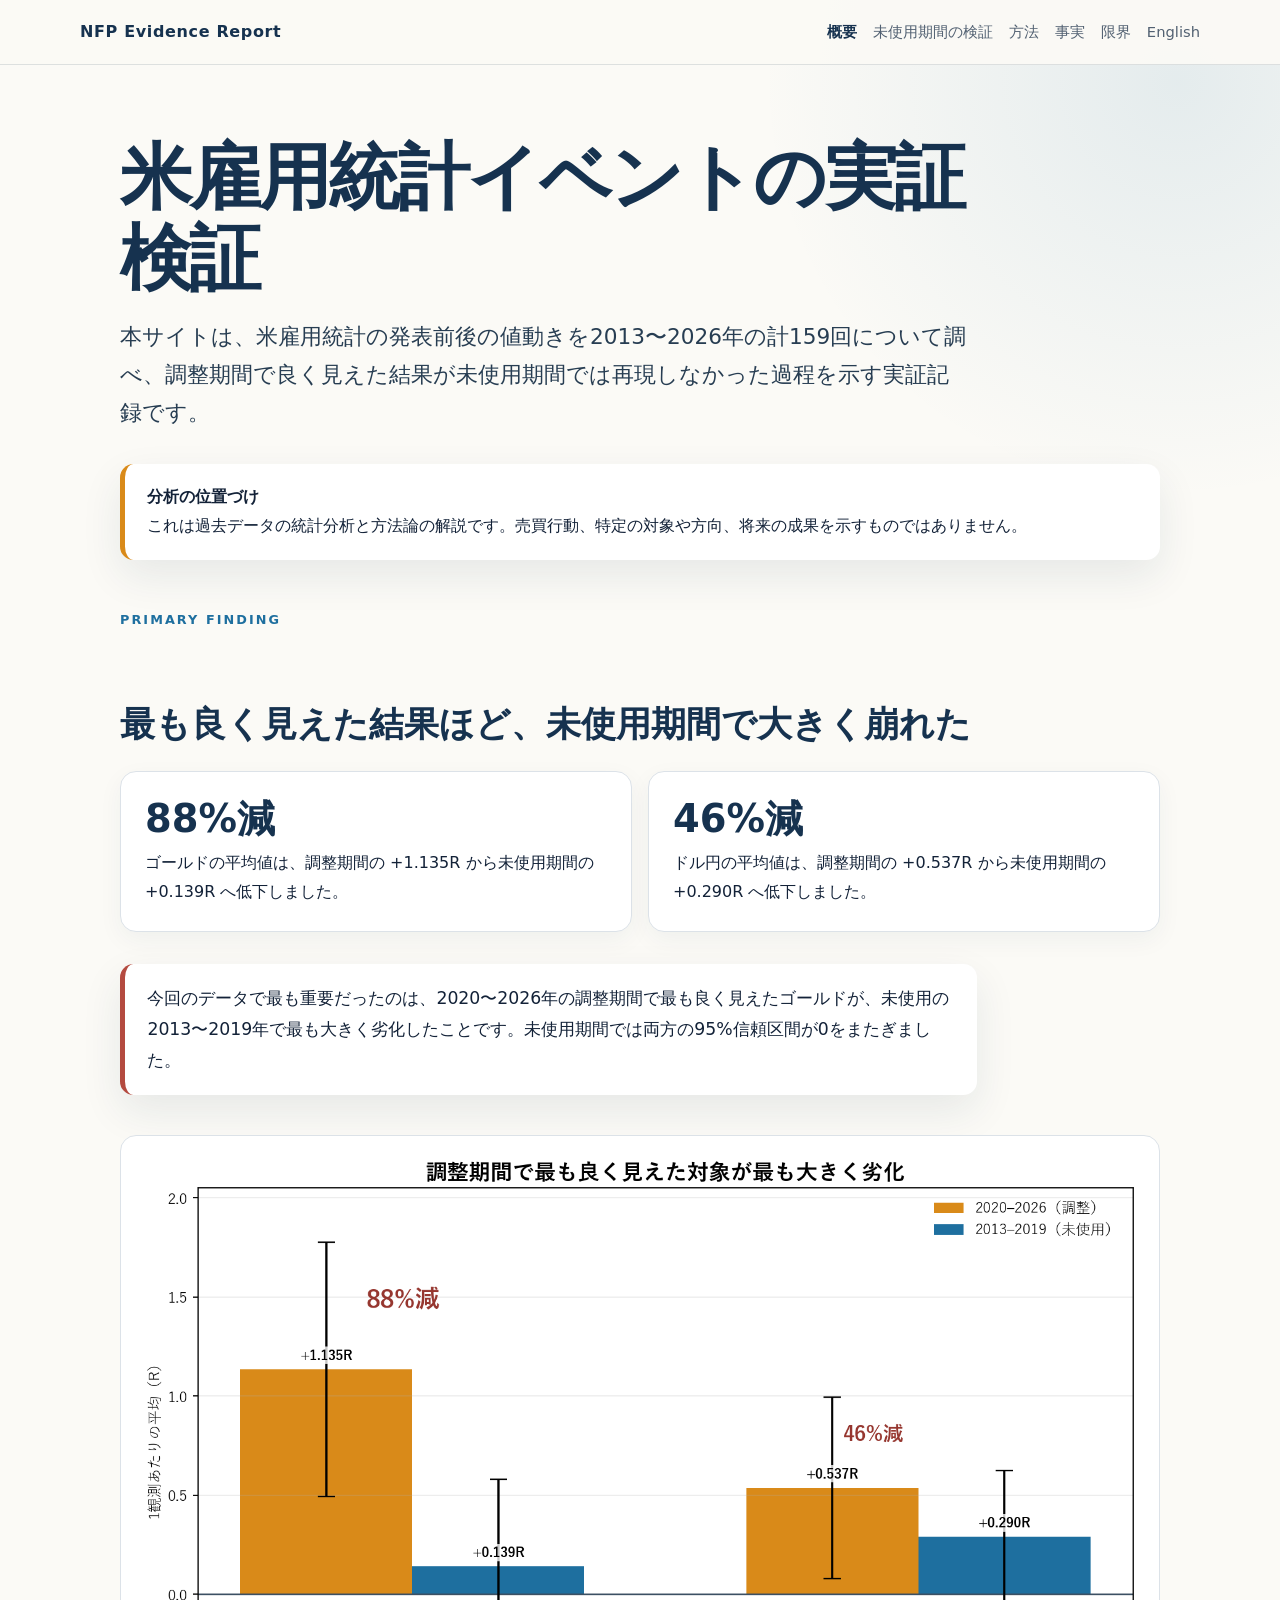
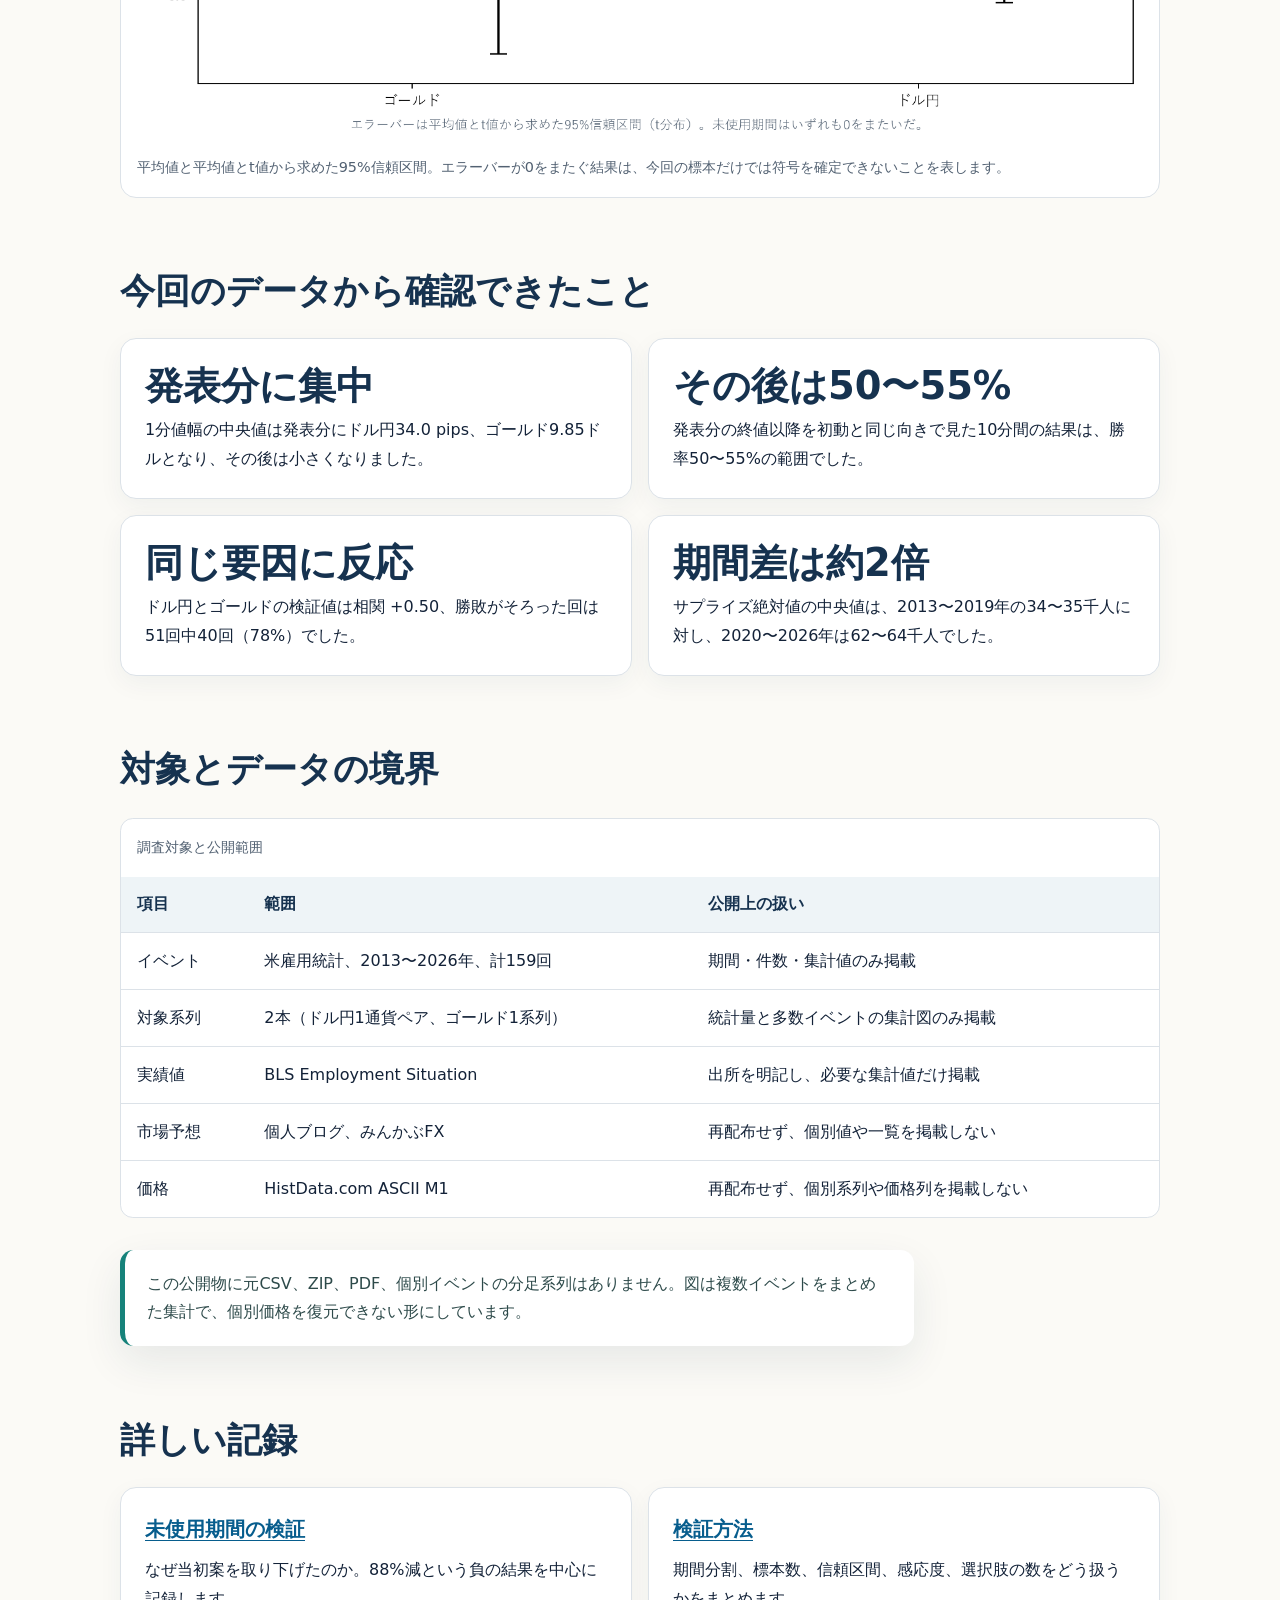
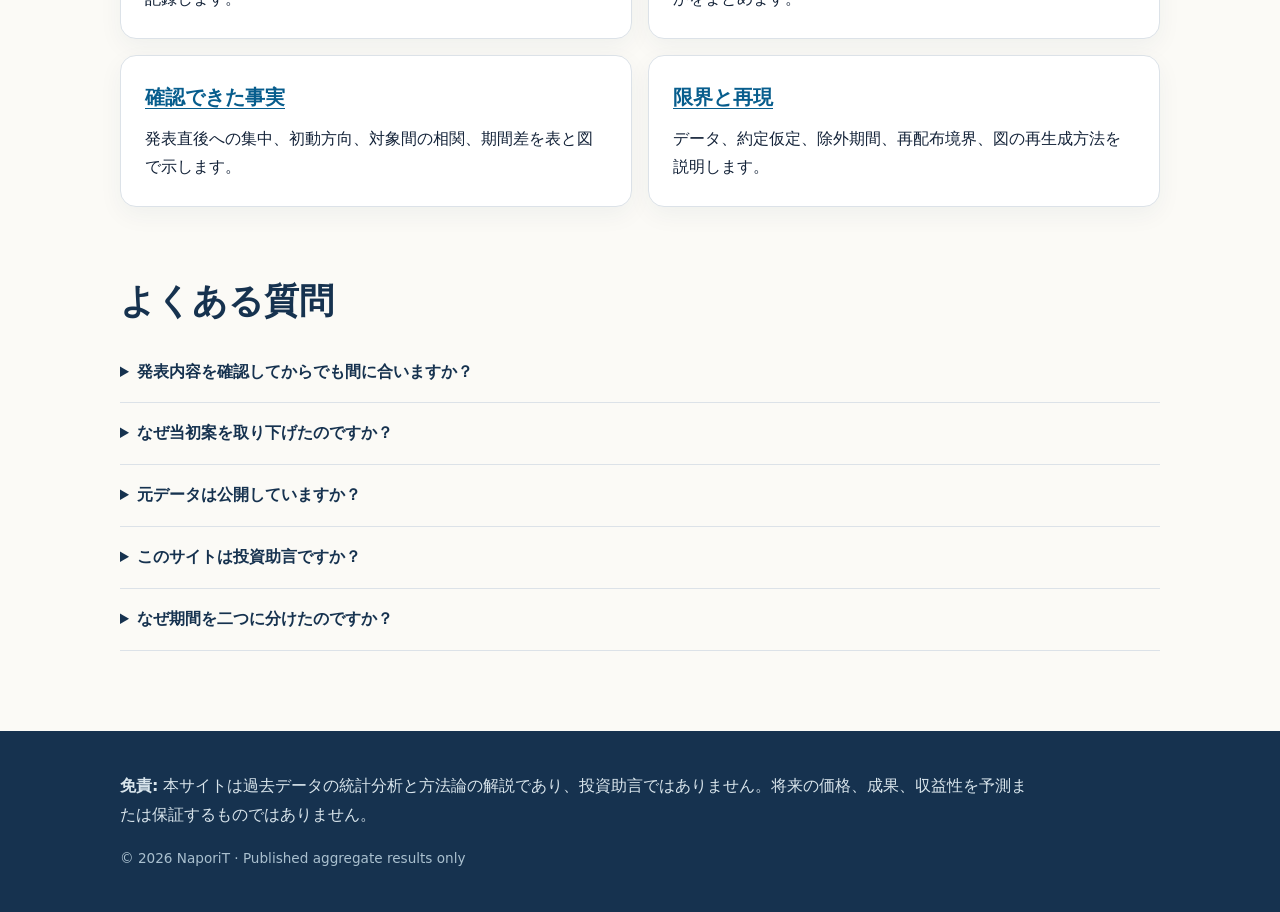
==== index.html @ ab466a02 "米雇用統計イベントの実証検証を公開 2013-2026年の計159回を対象にした集計と、アウトオブサンプル検証で 当初の結果が再現しなかった記録。元データは再配布せず集計値のみ掲載。  Co-Auth" ====
<!doctype html>
<html lang="ja">
<head>
  <meta charset="utf-8">
  <meta name="viewport" content="width=device-width, initial-scale=1">
  <title>米雇用統計イベントの実証検証</title>
  <meta name="description" content="2013〜2026年の米雇用統計159回を対象に、発表前後の値動きとアウトオブサンプル検証の失敗を集計した公開研究。">
  <link rel="stylesheet" href="assets/site.css">
  <link rel="canonical" href="https://naporit0742.github.io/nfp-event-study/">
  <link rel="alternate" hreflang="ja" href="https://naporit0742.github.io/nfp-event-study/">
  <link rel="alternate" hreflang="en" href="https://naporit0742.github.io/nfp-event-study/en/">
  <link rel="alternate" hreflang="x-default" href="https://naporit0742.github.io/nfp-event-study/">
  <script type="application/ld+json">
  {
    "@context": "https://schema.org",
    "@graph": [
      {
        "@type": "ScholarlyArticle",
        "headline": "米雇用統計イベントの実証検証",
        "datePublished": "2026-09-09",
        "dateModified": "2026-09-09",
        "author": {"@type": "Person", "name": "NaporiT"},
        "inLanguage": "ja",
        "isAccessibleForFree": true,
        "mainEntityOfPage": "https://naporit0742.github.io/nfp-event-study/"
      },
      {
        "@type": "BreadcrumbList",
        "itemListElement": [
          {"@type": "ListItem", "position": 1, "name": "概要", "item": "https://naporit0742.github.io/nfp-event-study/"}
        ]
      },
      {
        "@type": "FAQPage",
        "mainEntity": [
          {"@type": "Question", "name": "発表内容を確認してからでも間に合いますか？", "acceptedAnswer": {"@type": "Answer", "text": "今回のデータでは値動きが発表分に集中し、その後10分の方向性は50〜55%の範囲でした。発表後に方向を確認する考え方を支持する結果ではありませんでした。"}},
          {"@type": "Question", "name": "なぜ当初案を取り下げたのですか？", "acceptedAnswer": {"@type": "Answer", "text": "2020〜2026年で調整した条件を未使用の2013〜2019年へ固定したまま適用すると、ゴールドの平均値は88%、ドル円は46%低下し、95%信頼区間が0をまたいだからです。"}},
          {"@type": "Question", "name": "元データは公開していますか？", "acceptedAnswer": {"@type": "Answer", "text": "公開していません。価格と市場予想は再配布許諾を確認できないため、集計値、図表、方法論、図の再生成コードだけを公開しています。"}},
          {"@type": "Question", "name": "このサイトは投資助言ですか？", "acceptedAnswer": {"@type": "Answer", "text": "いいえ。過去データの統計分析と検証方法の記録であり、売買行動や将来の成果を示すものではありません。"}},
          {"@type": "Question", "name": "なぜ期間を二つに分けたのですか？", "acceptedAnswer": {"@type": "Answer", "text": "同じデータで条件を選び評価すると過剰適合を見抜けないためです。調整に使わない期間を最初から分離し、条件を変えずに再評価しました。"}}
        ]
      }
    ]
  }
  </script>
</head>
<body>
  <header class="site-header">
    <div class="nav-wrap">
      <a class="site-name" href="index.html">NFP Evidence Report</a>
      <nav class="site-nav" aria-label="主要ナビゲーション">
        <a href="index.html" aria-current="page">概要</a>
        <a href="out-of-sample.html">未使用期間の検証</a>
        <a href="method.html">方法</a>
        <a href="facts.html">事実</a>
        <a href="limits.html">限界</a>
        <a href="en/index.html" lang="en">English</a>
      </nav>
    </div>
  </header>
  <main>
    <article>
      <h1>米雇用統計イベントの実証検証</h1>
      <p class="definition">本サイトは、米雇用統計の発表前後の値動きを2013〜2026年の計159回について調べ、調整期間で良く見えた結果が未使用期間では再現しなかった過程を示す実証記録です。</p>

      <aside class="notice" aria-label="免責">
        <strong>分析の位置づけ</strong><br>
        これは過去データの統計分析と方法論の解説です。売買行動、特定の対象や方向、将来の成果を示すものではありません。
      </aside>

      <p class="eyebrow">Primary finding</p>
      <h2>最も良く見えた結果ほど、未使用期間で大きく崩れた</h2>
      <div class="metric-grid">
        <div class="metric">
          <strong class="negative">88%減</strong>
          <p>ゴールドの平均値は、調整期間の +1.135R から未使用期間の +0.139R へ低下しました。</p>
        </div>
        <div class="metric">
          <strong class="negative">46%減</strong>
          <p>ドル円の平均値は、調整期間の +0.537R から未使用期間の +0.290R へ低下しました。</p>
        </div>
      </div>
      <p class="finding">今回のデータで最も重要だったのは、2020〜2026年の調整期間で最も良く見えたゴールドが、未使用の2013〜2019年で最も大きく劣化したことです。未使用期間では両方の95%信頼区間が0をまたぎました。</p>

      <figure class="figure">
        <img src="assets/oos-comparison.png" width="1631" height="954" alt="ゴールドとドル円について、2020〜2026年の調整期間と2013〜2019年の未使用期間の平均Rを95%信頼区間つきで比較した棒グラフ。ゴールドは88%、ドル円は46%低下している。">
        <figcaption>平均値と平均値とt値から求めた95%信頼区間。エラーバーが0をまたぐ結果は、今回の標本だけでは符号を確定できないことを表します。</figcaption>
      </figure>

      <h2>今回のデータから確認できたこと</h2>
      <div class="metric-grid">
        <div class="metric">
          <strong>発表分に集中</strong>
          <p>1分値幅の中央値は発表分にドル円34.0 pips、ゴールド9.85ドルとなり、その後は小さくなりました。</p>
        </div>
        <div class="metric">
          <strong>その後は50〜55%</strong>
          <p>発表分の終値以降を初動と同じ向きで見た10分間の結果は、勝率50〜55%の範囲でした。</p>
        </div>
        <div class="metric">
          <strong>同じ要因に反応</strong>
          <p>ドル円とゴールドの検証値は相関 +0.50、勝敗がそろった回は51回中40回（78%）でした。</p>
        </div>
        <div class="metric">
          <strong>期間差は約2倍</strong>
          <p>サプライズ絶対値の中央値は、2013〜2019年の34〜35千人に対し、2020〜2026年は62〜64千人でした。</p>
        </div>
      </div>

      <h2>対象とデータの境界</h2>
      <div class="table-wrap">
        <table>
          <caption>調査対象と公開範囲</caption>
          <thead><tr><th>項目</th><th>範囲</th><th>公開上の扱い</th></tr></thead>
          <tbody>
            <tr><td>イベント</td><td>米雇用統計、2013〜2026年、計159回</td><td>期間・件数・集計値のみ掲載</td></tr>
            <tr><td>対象系列</td><td>2本（ドル円1通貨ペア、ゴールド1系列）</td><td>統計量と多数イベントの集計図のみ掲載</td></tr>
            <tr><td>実績値</td><td>BLS Employment Situation</td><td>出所を明記し、必要な集計値だけ掲載</td></tr>
            <tr><td>市場予想</td><td>個人ブログ、みんかぶFX</td><td>再配布せず、個別値や一覧を掲載しない</td></tr>
            <tr><td>価格</td><td>HistData.com ASCII M1</td><td>再配布せず、個別系列や価格列を掲載しない</td></tr>
          </tbody>
        </table>
      </div>
      <p class="source-note">この公開物に元CSV、ZIP、PDF、個別イベントの分足系列はありません。図は複数イベントをまとめた集計で、個別価格を復元できない形にしています。</p>

      <h2>詳しい記録</h2>
      <div class="link-grid">
        <div class="link-card"><h3><a href="out-of-sample.html">未使用期間の検証</a></h3><p>なぜ当初案を取り下げたのか。88%減という負の結果を中心に記録します。</p></div>
        <div class="link-card"><h3><a href="method.html">検証方法</a></h3><p>期間分割、標本数、信頼区間、感応度、選択肢の数をどう扱うかをまとめます。</p></div>
        <div class="link-card"><h3><a href="facts.html">確認できた事実</a></h3><p>発表直後への集中、初動方向、対象間の相関、期間差を表と図で示します。</p></div>
        <div class="link-card"><h3><a href="limits.html">限界と再現</a></h3><p>データ、約定仮定、除外期間、再配布境界、図の再生成方法を説明します。</p></div>
      </div>

      <h2>よくある質問</h2>
      <div class="faq">
        <details><summary>発表内容を確認してからでも間に合いますか？</summary><p>今回のデータでは値動きが発表分に集中し、その後10分の方向性は50〜55%の範囲でした。発表後に方向を確認する考え方を支持する結果ではありませんでした。</p></details>
        <details><summary>なぜ当初案を取り下げたのですか？</summary><p>2020〜2026年で調整した条件を未使用の2013〜2019年へ固定したまま適用すると、ゴールドの平均値は88%、ドル円は46%低下し、95%信頼区間が0をまたいだからです。</p></details>
        <details><summary>元データは公開していますか？</summary><p>公開していません。価格と市場予想は再配布許諾を確認できないため、集計値、図表、方法論、図の再生成コードだけを公開しています。</p></details>
        <details><summary>このサイトは投資助言ですか？</summary><p>いいえ。過去データの統計分析と検証方法の記録であり、売買行動や将来の成果を示すものではありません。</p></details>
        <details><summary>なぜ期間を二つに分けたのですか？</summary><p>同じデータで条件を選び評価すると過剰適合を見抜けないためです。調整に使わない期間を最初から分離し、条件を変えずに再評価しました。</p></details>
      </div>
    </article>
  </main>
  <footer class="site-footer">
    <div class="footer-wrap">
      <p class="disclaimer"><strong>免責:</strong> 本サイトは過去データの統計分析と方法論の解説であり、投資助言ではありません。将来の価格、成果、収益性を予測または保証するものではありません。</p>
      <p class="footer-meta">© 2026 NaporiT · Published aggregate results only</p>
    </div>
  </footer>
</body>
</html>
---- assets/site.css ----
:root {
  color-scheme: light;
  --ink: #132238;
  --muted: #526172;
  --paper: #fbfaf6;
  --panel: #ffffff;
  --line: #dce2e8;
  --navy: #16324f;
  --blue: #1e6f9f;
  --teal: #16827a;
  --amber: #d98a19;
  --red: #b44a3f;
  --shadow: 0 16px 42px rgba(22, 50, 79, 0.09);
}

* { box-sizing: border-box; }
html { scroll-behavior: smooth; }
body {
  margin: 0;
  color: var(--ink);
  background: radial-gradient(circle at 92% 2%, rgba(30, 111, 159, 0.10), transparent 26rem), var(--paper);
  font-family: "Yu Gothic", "YuGothic", "Hiragino Kaku Gothic ProN", Meiryo, system-ui, sans-serif;
  line-height: 1.8;
}
a { color: #075d8d; text-underline-offset: 0.2em; }
a:hover { color: #093f61; }
a:focus-visible, summary:focus-visible { outline: 3px solid rgba(217, 138, 25, 0.55); outline-offset: 3px; }
.site-header { border-bottom: 1px solid rgba(22, 50, 79, 0.13); background: rgba(251, 250, 246, 0.94); }
.nav-wrap {
  width: min(1120px, calc(100% - 2rem));
  margin: 0 auto;
  min-height: 4rem;
  display: flex;
  align-items: center;
  justify-content: space-between;
  gap: 1.5rem;
}
.site-name { color: var(--navy); font-weight: 800; letter-spacing: 0.04em; text-decoration: none; white-space: nowrap; }
.site-nav { display: flex; flex-wrap: wrap; justify-content: flex-end; gap: 0.2rem 1rem; font-size: 0.92rem; }
.site-nav a { color: var(--muted); text-decoration: none; }
.site-nav a[aria-current="page"] { color: var(--navy); font-weight: 700; }
main { width: min(1040px, calc(100% - 2rem)); margin: 0 auto; padding: 4.5rem 0 5rem; }
article > h1 {
  max-width: 900px;
  margin: 0;
  color: var(--navy);
  font-size: clamp(2.15rem, 6vw, 4.5rem);
  line-height: 1.12;
  letter-spacing: -0.035em;
}
.definition { max-width: 850px; margin: 1.25rem 0 0; color: #273d52; font-size: clamp(1.08rem, 2.3vw, 1.35rem); line-height: 1.75; }
.eyebrow { margin: 3rem 0 0.4rem; color: var(--blue); font-size: 0.8rem; font-weight: 800; letter-spacing: 0.16em; text-transform: uppercase; }
h2 { margin: 4.4rem 0 1.15rem; color: var(--navy); font-size: clamp(1.55rem, 3vw, 2.2rem); line-height: 1.3; }
h3 { margin: 2rem 0 0.6rem; color: var(--navy); font-size: 1.22rem; }
p, li { max-width: 78ch; }
.notice, .finding, .source-note { margin: 2rem 0; padding: 1.2rem 1.4rem; border-radius: 0.85rem; background: var(--panel); box-shadow: var(--shadow); }
.notice { border-left: 5px solid var(--amber); }
.finding { border-left: 5px solid var(--red); font-size: 1.08rem; }
.source-note { border-left: 5px solid var(--teal); color: #2d4a4a; }
.metric-grid, .link-grid, .step-grid { display: grid; grid-template-columns: repeat(2, minmax(0, 1fr)); gap: 1rem; margin: 1.5rem 0; }
.metric, .link-card, .step { padding: 1.5rem; border: 1px solid var(--line); border-radius: 1rem; background: var(--panel); box-shadow: 0 8px 24px rgba(22, 50, 79, 0.05); }
.metric strong { display: block; margin-bottom: 0.2rem; color: var(--navy); font-size: clamp(1.55rem, 4vw, 2.4rem); line-height: 1.2; }
.metric p, .link-card p, .step p { margin: 0.45rem 0 0; }
.link-card h3, .step h3 { margin-top: 0; }
.link-card a { font-weight: 800; }
.number { display: inline-grid; place-items: center; width: 2.1rem; height: 2.1rem; margin-bottom: 0.9rem; border-radius: 50%; color: #fff; background: var(--blue); font-weight: 800; }
.figure { margin: 2.5rem 0; padding: 1rem; border: 1px solid var(--line); border-radius: 1rem; background: #fff; }
.figure img { display: block; width: 100%; height: auto; border-radius: 0.55rem; }
figcaption { margin-top: 0.9rem; color: var(--muted); font-size: 0.9rem; }
.table-wrap { overflow-x: auto; margin: 1.6rem 0; border: 1px solid var(--line); border-radius: 0.8rem; background: var(--panel); }
table { width: 100%; border-collapse: collapse; font-variant-numeric: tabular-nums; }
caption { padding: 1rem; color: var(--muted); text-align: left; font-size: 0.9rem; }
th, td { padding: 0.85rem 1rem; border-bottom: 1px solid var(--line); text-align: left; vertical-align: top; }
th { color: var(--navy); background: #eef4f7; font-weight: 800; }
tr:last-child td { border-bottom: 0; }
.negative { color: #96362f; font-weight: 800; }
.compact-list li + li { margin-top: 0.75rem; }
.faq details { padding: 1rem 0; border-bottom: 1px solid var(--line); }
.faq summary { color: var(--navy); cursor: pointer; font-weight: 800; }
.faq details p { margin-bottom: 0; }
code { padding: 0.1em 0.35em; border-radius: 0.3em; background: #edf1f3; font-family: Consolas, "Courier New", monospace; }
pre { overflow-x: auto; padding: 1.2rem; border-radius: 0.8rem; color: #eef7fb; background: #142b3f; }
pre code { padding: 0; color: inherit; background: transparent; }
.site-footer { padding: 2.6rem 0; color: #d9e5ec; background: var(--navy); }
.footer-wrap { width: min(1040px, calc(100% - 2rem)); margin: 0 auto; }
.disclaimer { margin: 0; max-width: 90ch; }
.footer-meta { margin: 1rem 0 0; color: #aac0cf; font-size: 0.85rem; }
@media (max-width: 760px) {
  .nav-wrap { align-items: flex-start; flex-direction: column; padding: 0.9rem 0; }
  .site-nav { justify-content: flex-start; gap: 0.3rem 0.85rem; }
  main { padding-top: 3rem; }
  .metric-grid, .link-grid, .step-grid { grid-template-columns: 1fr; }
  th, td { padding: 0.75rem; }
}
@media print {
  body { background: #fff; }
  .site-header { display: none; }
  main { width: 100%; padding: 0; }
  .metric, .link-card, .step, .notice, .finding, .source-note { box-shadow: none; }
}
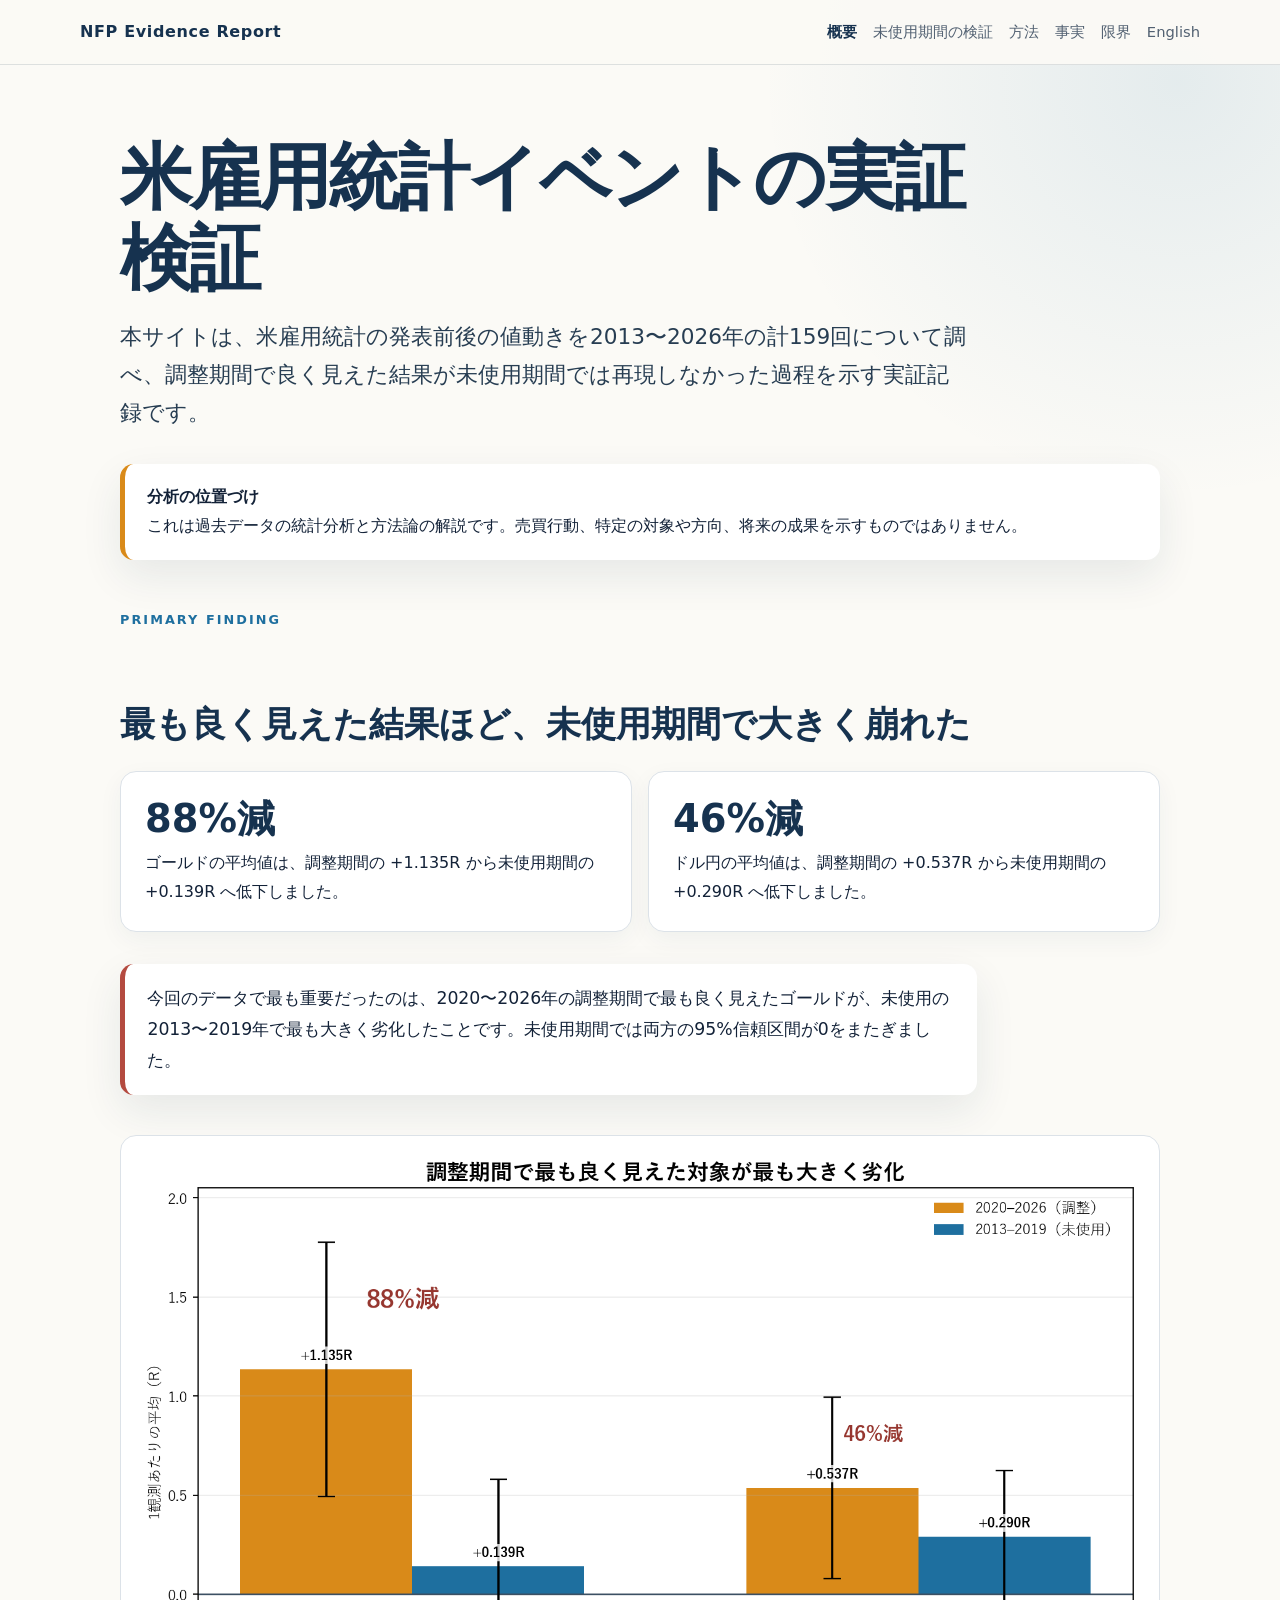
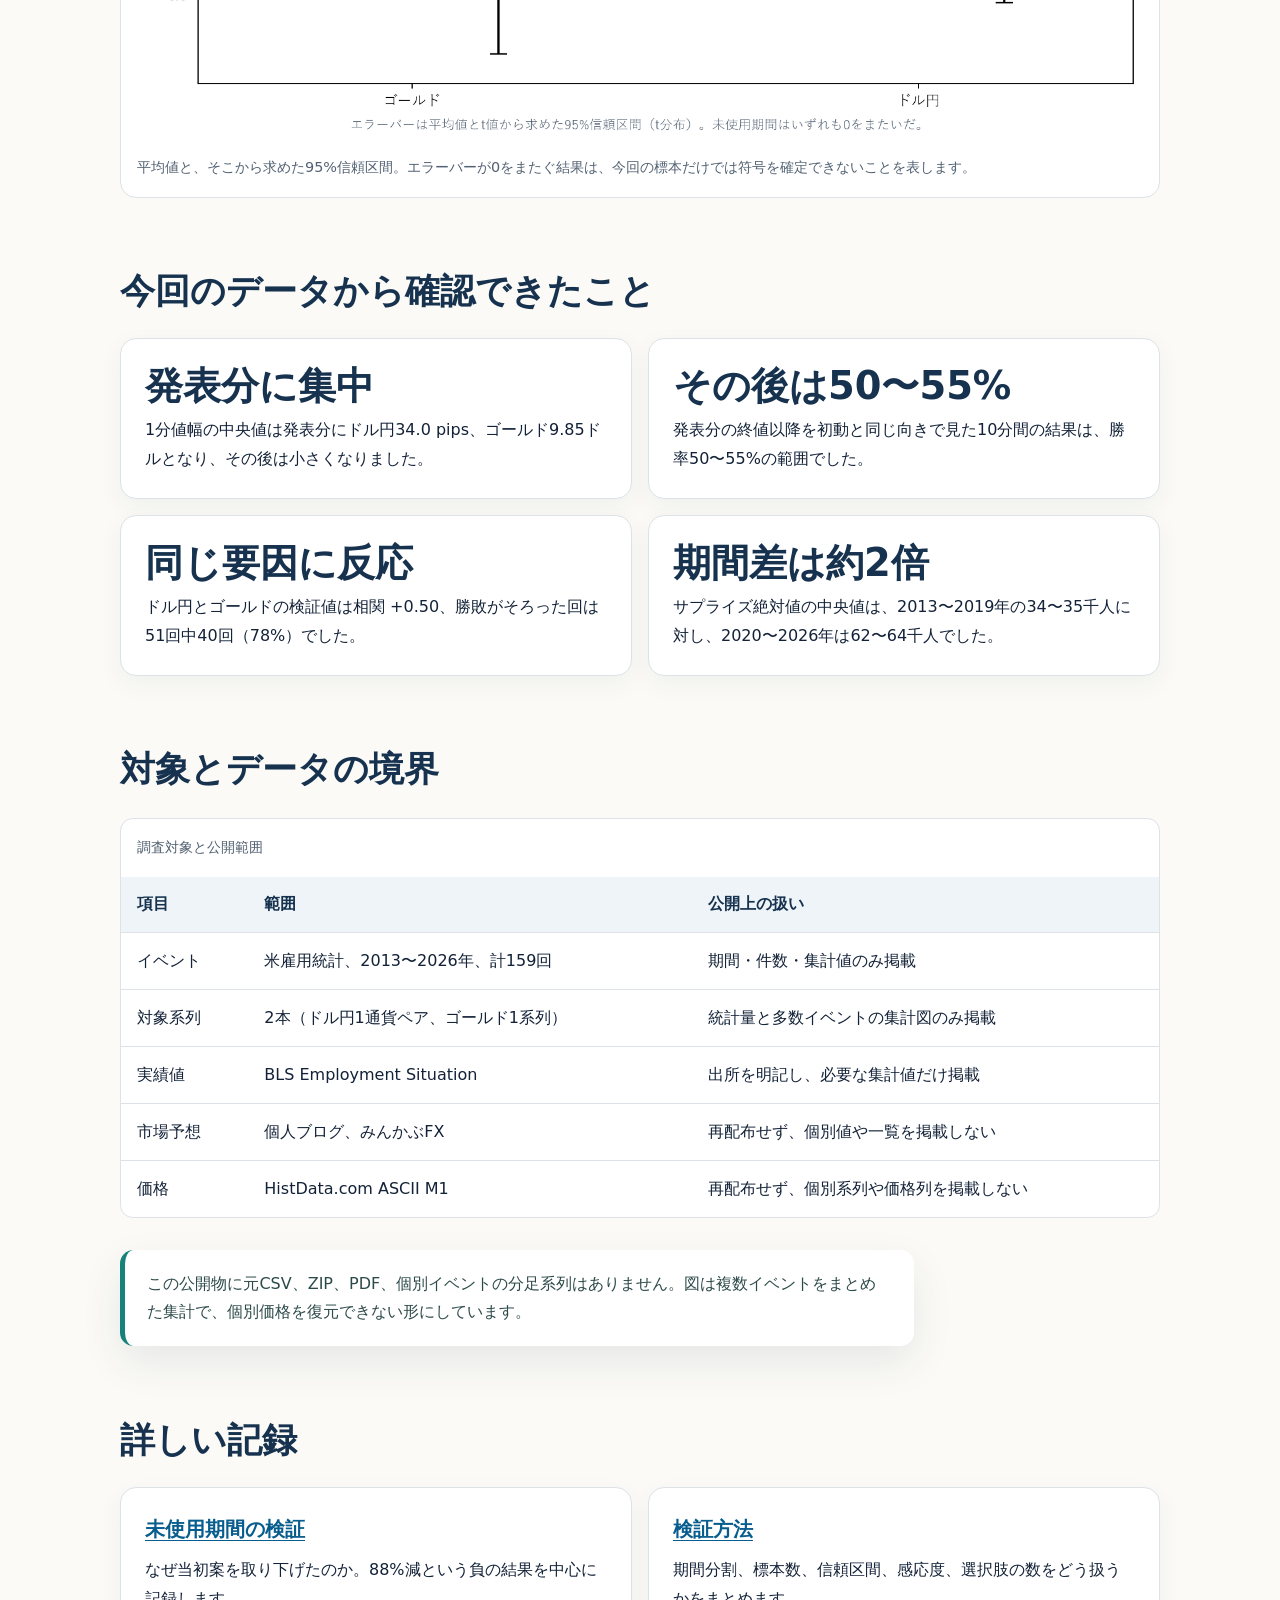
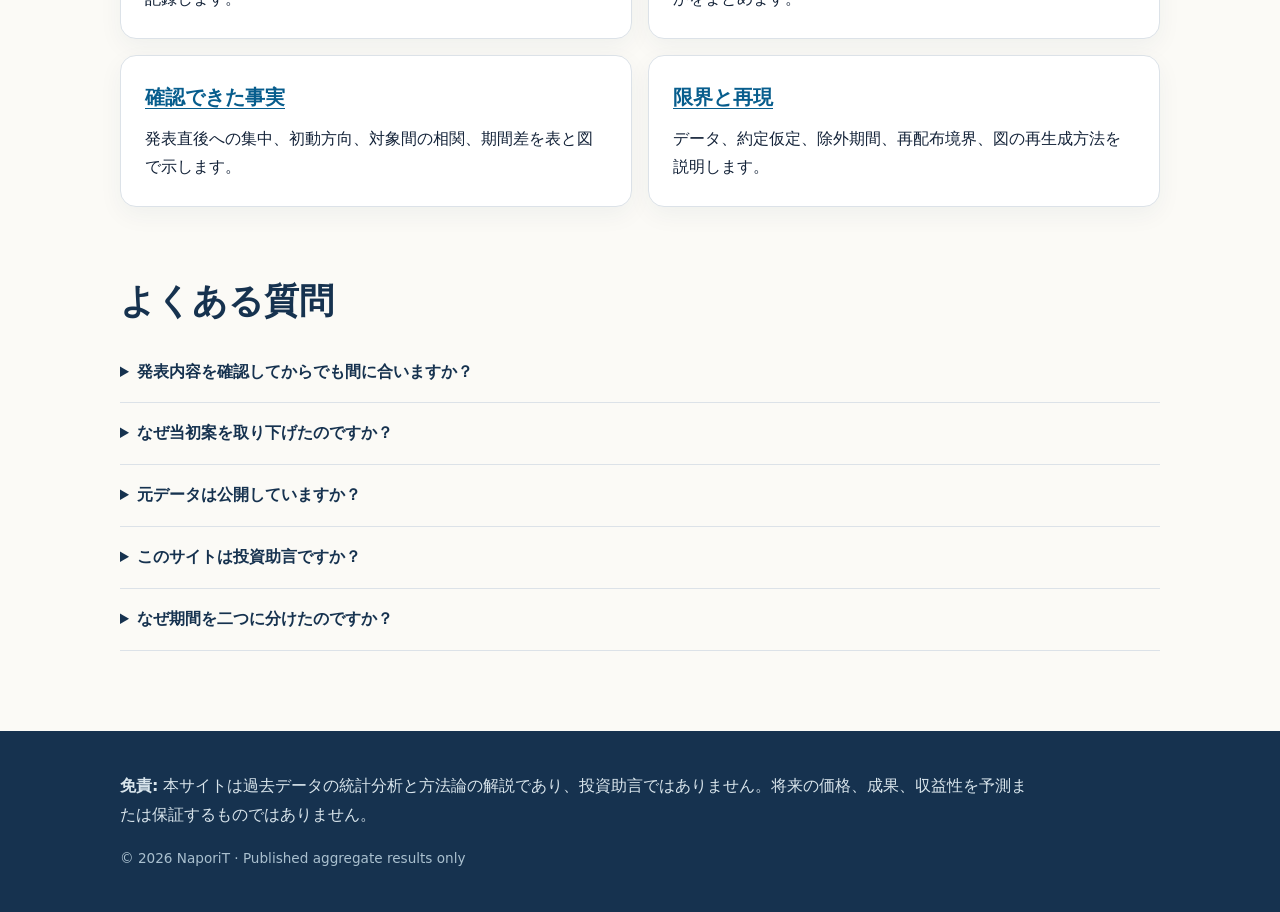
==== commit e6180c98: "図の説明文の重複表現を修正 Co-Authored-By: Claude Opus 5 <noreply@anthropic.com>" ====
--- a/index.html
+++ b/index.html
@@ -84,7 +84,7 @@
 
       <figure class="figure">
         <img src="assets/oos-comparison.png" width="1631" height="954" alt="ゴールドとドル円について、2020〜2026年の調整期間と2013〜2019年の未使用期間の平均Rを95%信頼区間つきで比較した棒グラフ。ゴールドは88%、ドル円は46%低下している。">
-        <figcaption>平均値と平均値とt値から求めた95%信頼区間。エラーバーが0をまたぐ結果は、今回の標本だけでは符号を確定できないことを表します。</figcaption>
+        <figcaption>平均値と、そこから求めた95%信頼区間。エラーバーが0をまたぐ結果は、今回の標本だけでは符号を確定できないことを表します。</figcaption>
       </figure>
 
       <h2>今回のデータから確認できたこと</h2>
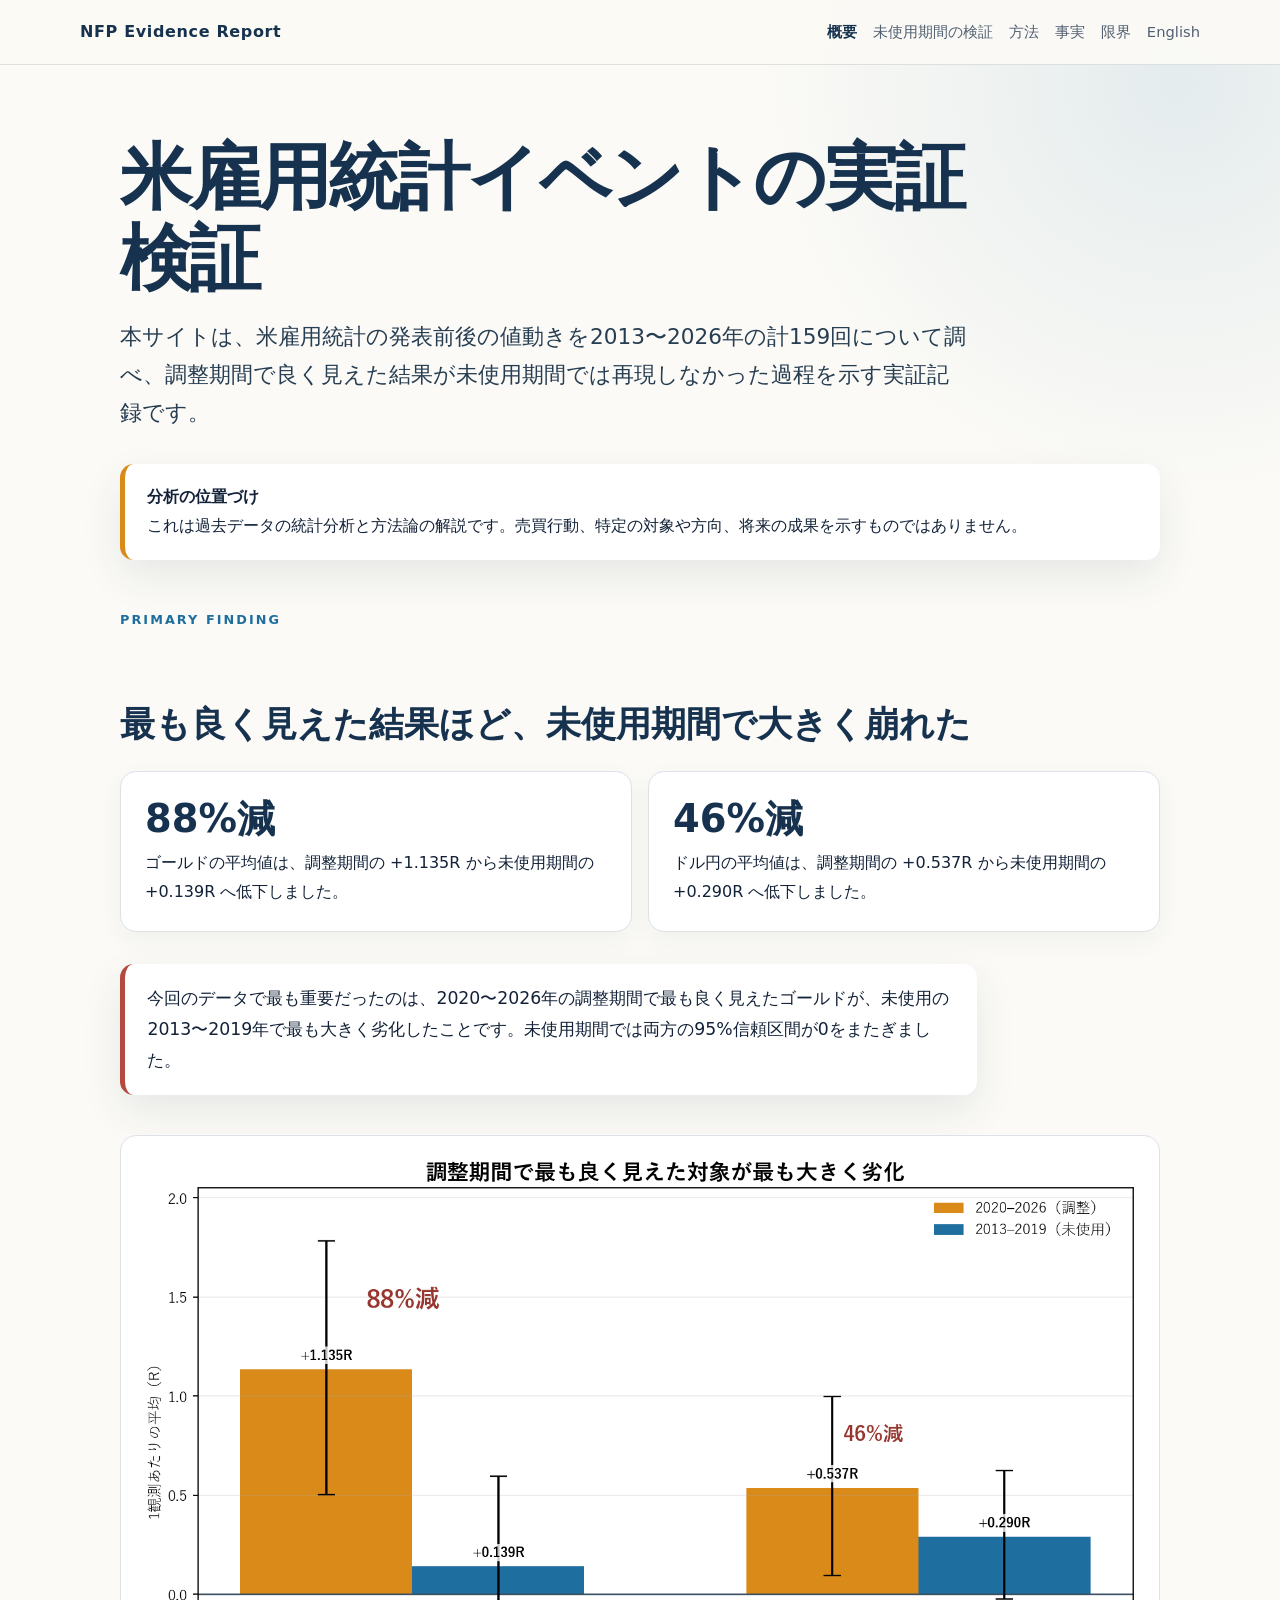
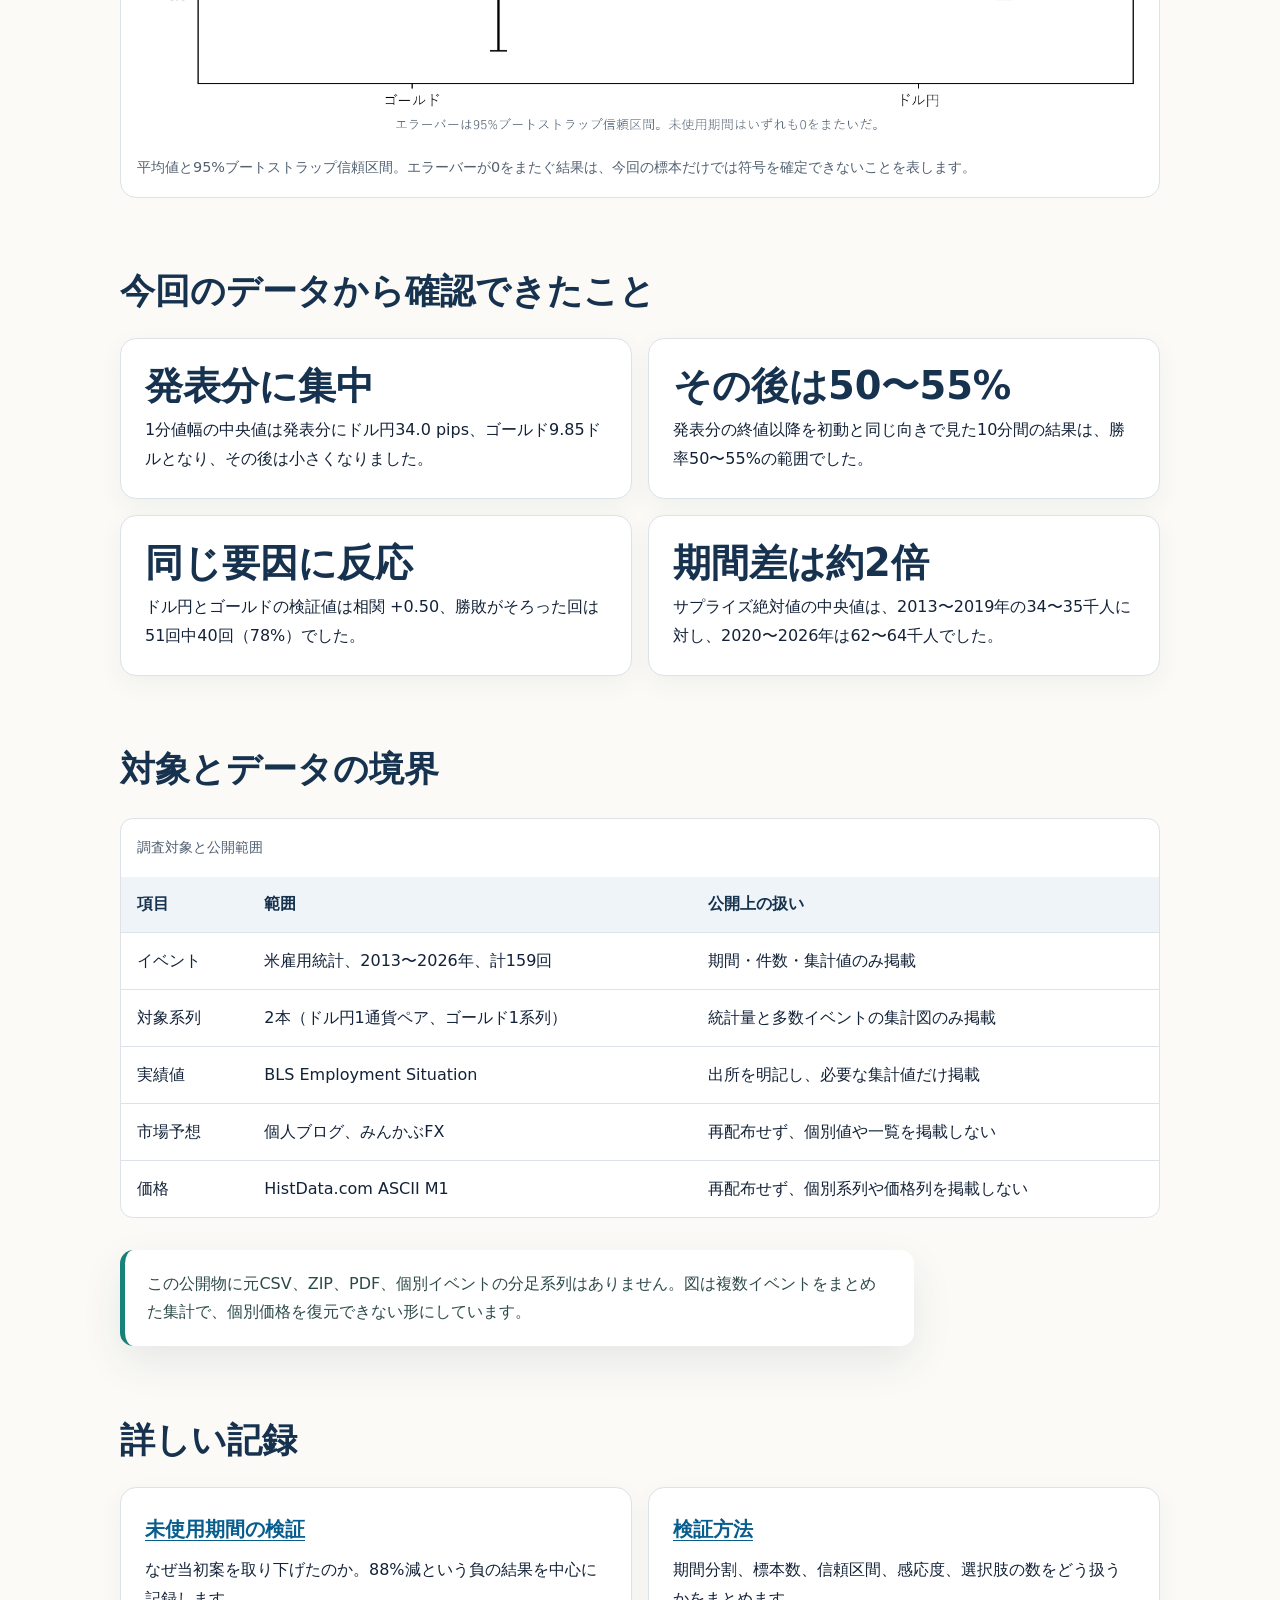
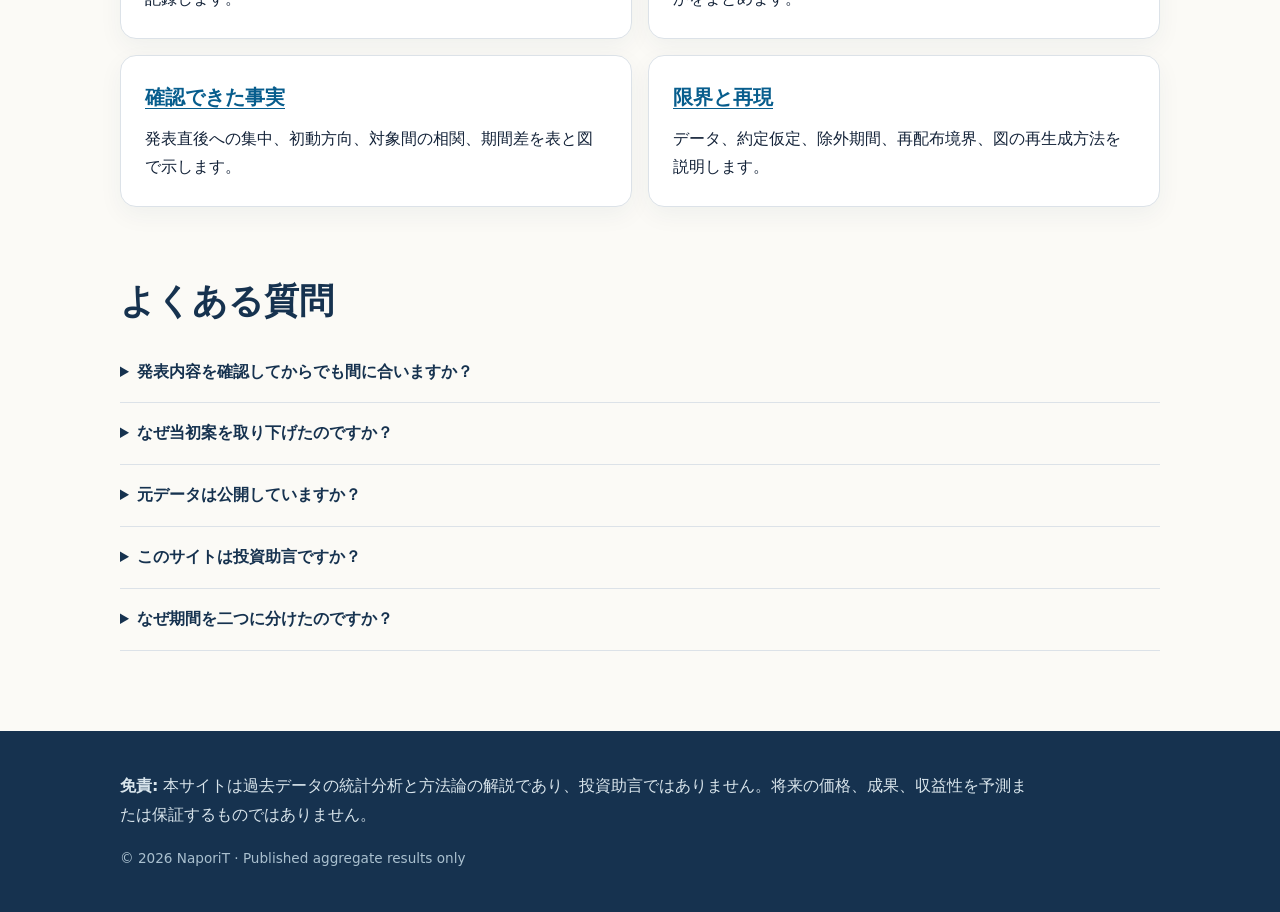
==== commit bc320534: "信頼区間を実際のブートストラップ値に修正 推定法をt分布による近似と誤って表記し、値も近似値に置き換えていた。 元分析 validate_oos.py は bootstrap_ci で算出しており、表" ====
--- a/index.html
+++ b/index.html
@@ -84,7 +84,7 @@
 
       <figure class="figure">
         <img src="assets/oos-comparison.png" width="1631" height="954" alt="ゴールドとドル円について、2020〜2026年の調整期間と2013〜2019年の未使用期間の平均Rを95%信頼区間つきで比較した棒グラフ。ゴールドは88%、ドル円は46%低下している。">
-        <figcaption>平均値と、そこから求めた95%信頼区間。エラーバーが0をまたぐ結果は、今回の標本だけでは符号を確定できないことを表します。</figcaption>
+        <figcaption>平均値と95%ブートストラップ信頼区間。エラーバーが0をまたぐ結果は、今回の標本だけでは符号を確定できないことを表します。</figcaption>
       </figure>
 
       <h2>今回のデータから確認できたこと</h2>
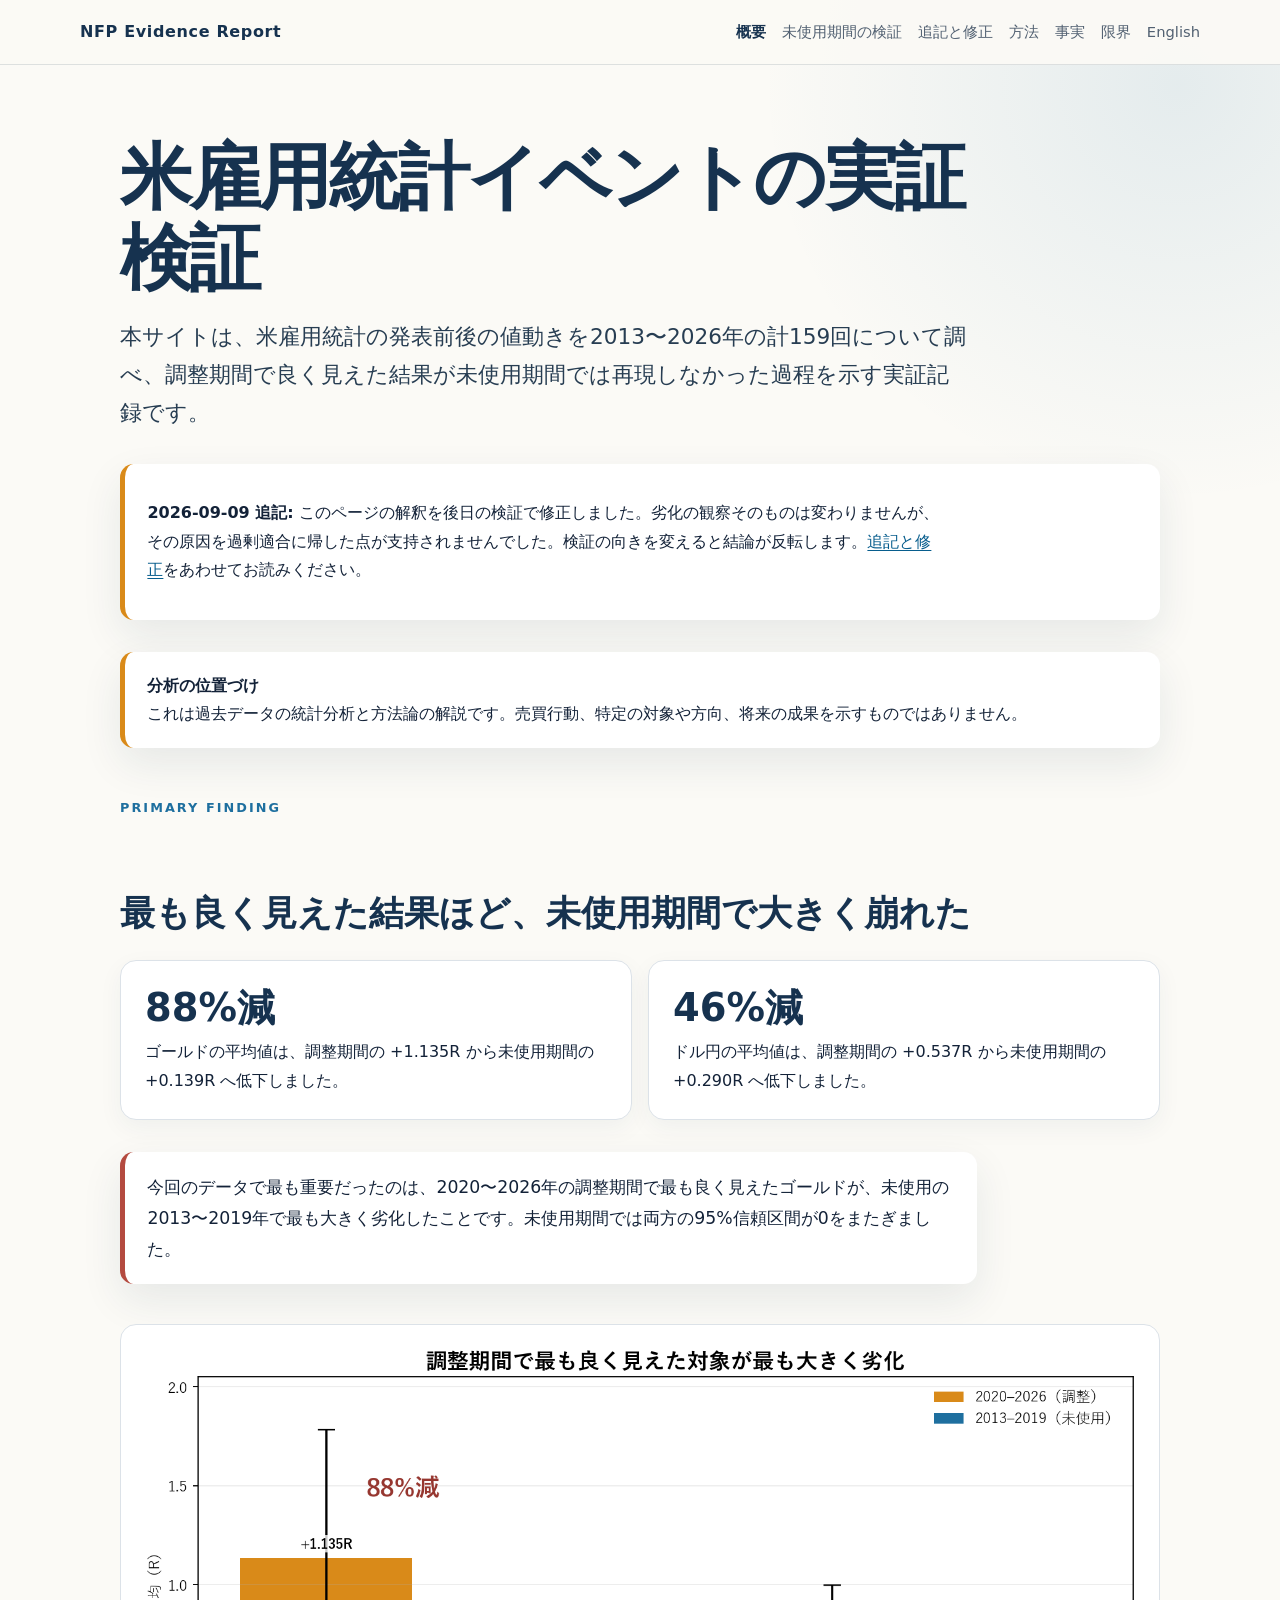
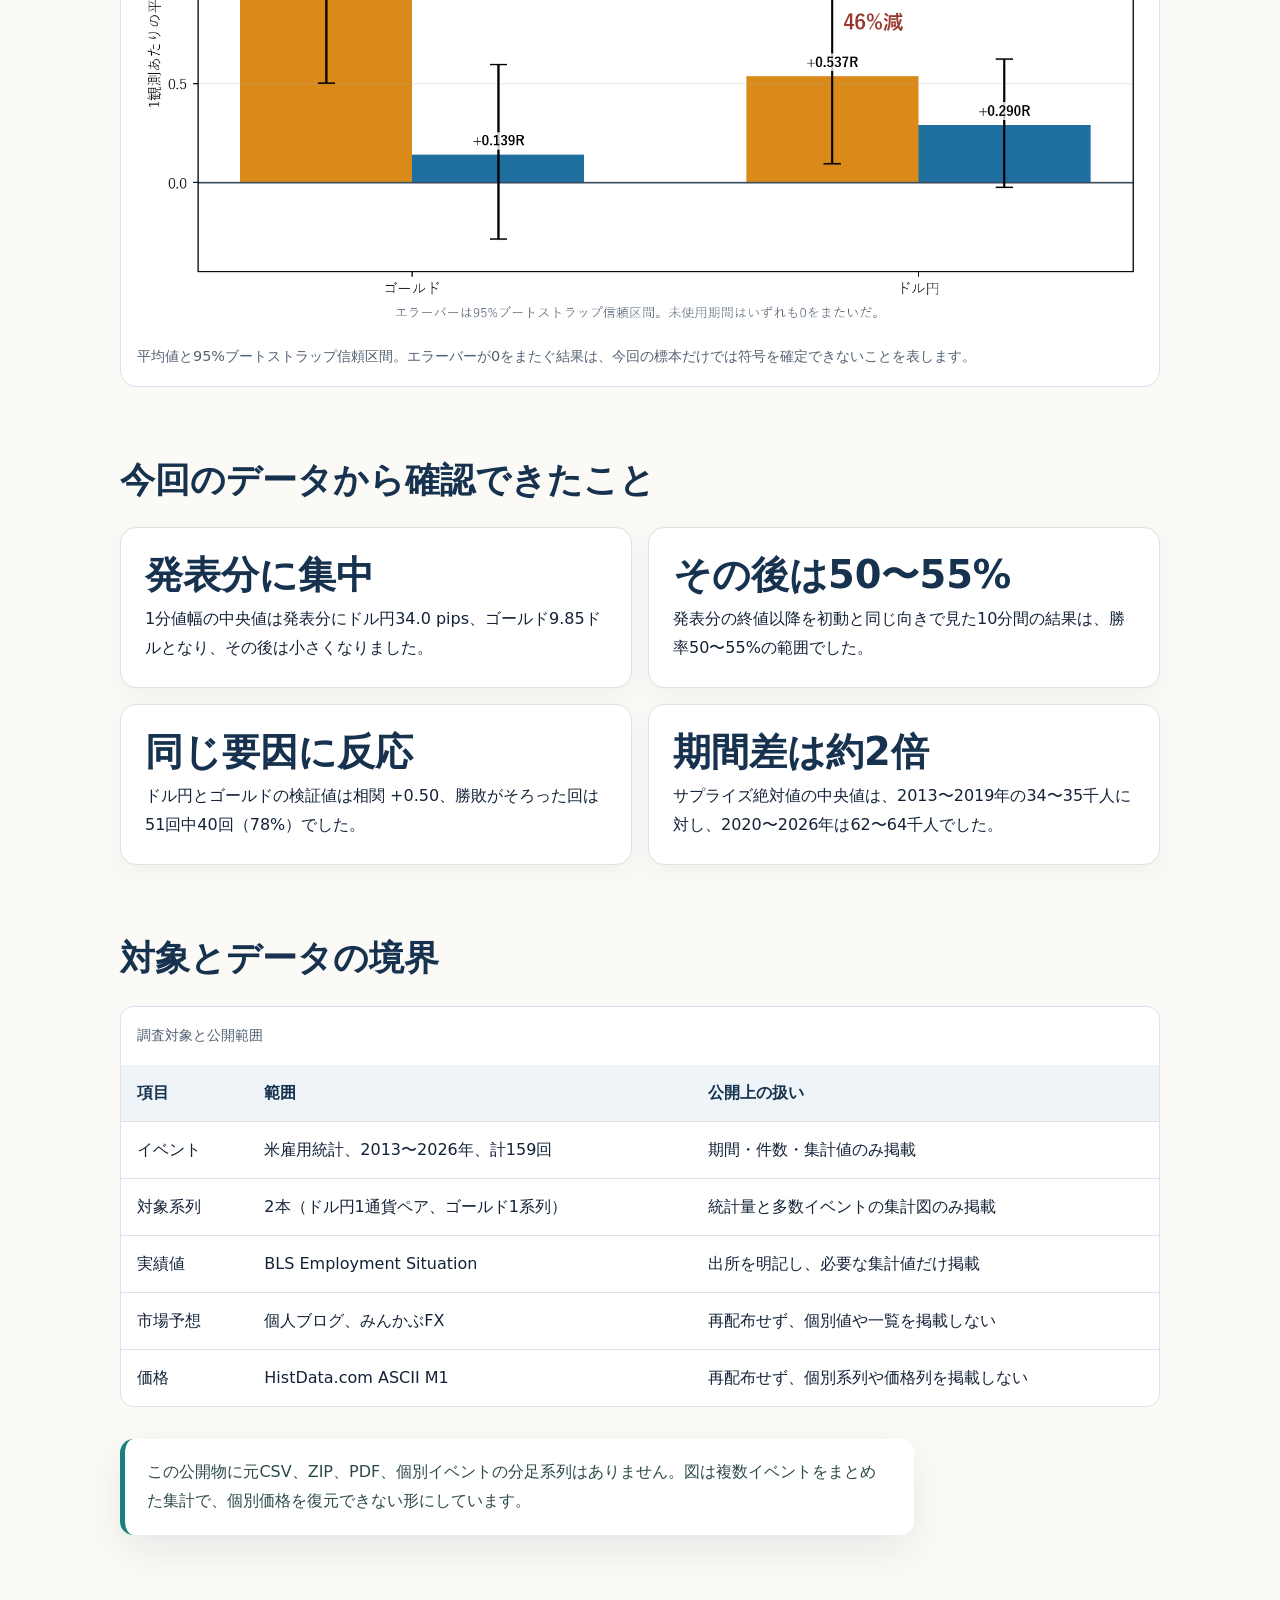
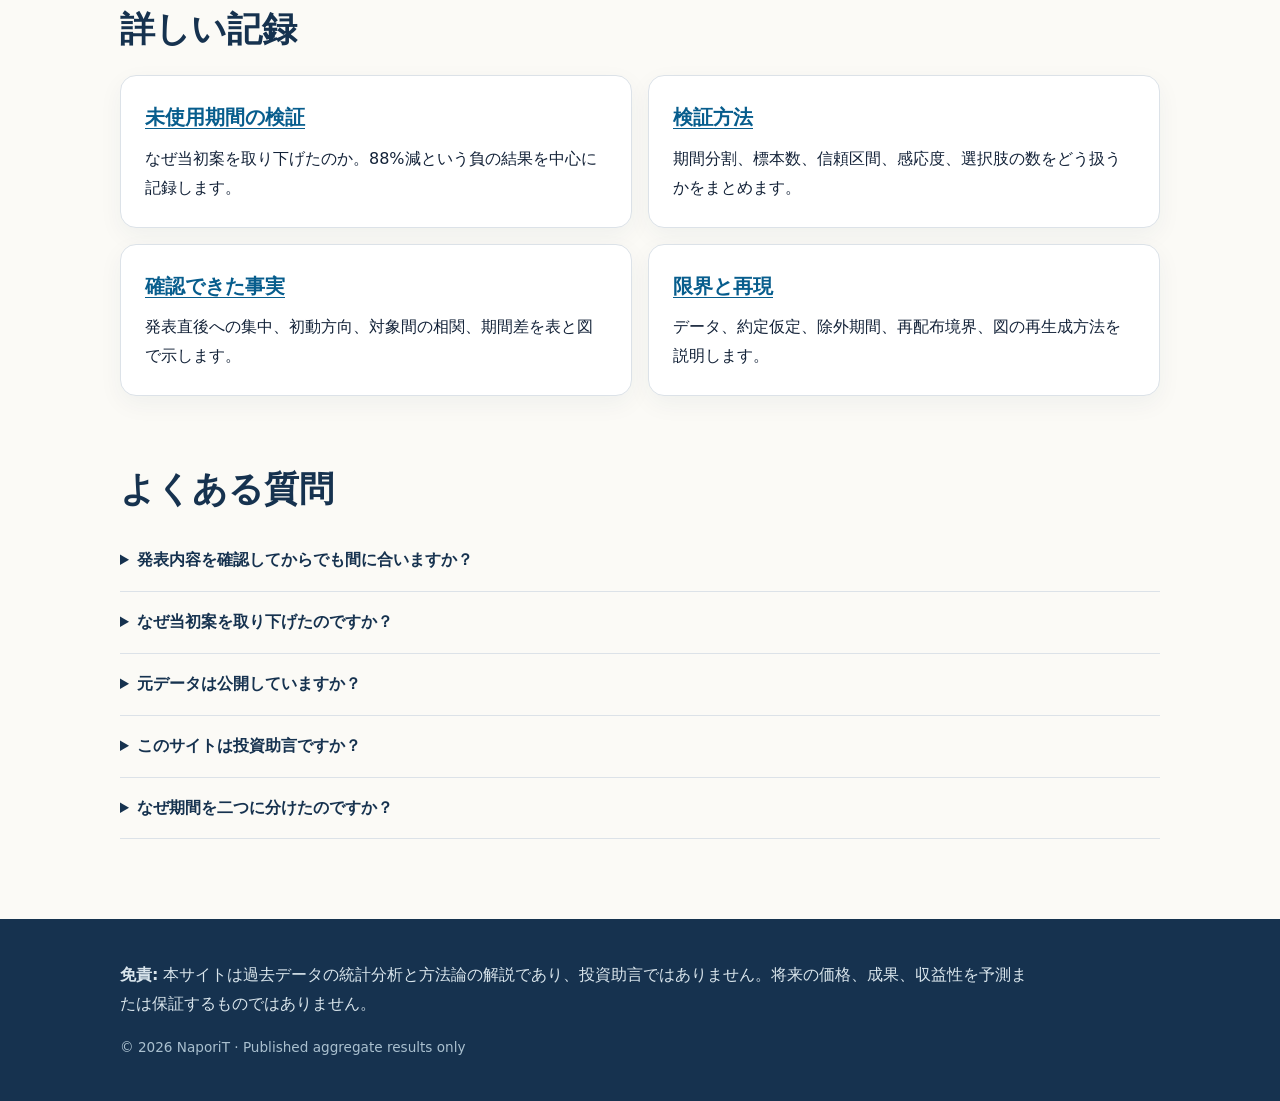
==== commit 45472ac8: "追記ページを公開し、当初の解釈を修正 双方向ウォークフォワードとローリング検証の結果、88%の劣化を過剰適合に帰した 当初の解釈が支持されないと判明した。45条件全体の中央値が期間で3〜7倍違い、 劣" ====
--- a/index.html
+++ b/index.html
@@ -51,6 +51,7 @@
       <nav class="site-nav" aria-label="主要ナビゲーション">
         <a href="index.html" aria-current="page">概要</a>
         <a href="out-of-sample.html">未使用期間の検証</a>
+        <a href="revision.html">追記と修正</a>
         <a href="method.html">方法</a>
         <a href="facts.html">事実</a>
         <a href="limits.html">限界</a>
@@ -62,6 +63,9 @@
     <article>
       <h1>米雇用統計イベントの実証検証</h1>
       <p class="definition">本サイトは、米雇用統計の発表前後の値動きを2013〜2026年の計159回について調べ、調整期間で良く見えた結果が未使用期間では再現しなかった過程を示す実証記録です。</p>
+      <div class="notice">
+        <p><strong>2026-09-09 追記:</strong> このページの解釈を後日の検証で修正しました。劣化の観察そのものは変わりませんが、その原因を過剰適合に帰した点が支持されませんでした。検証の向きを変えると結論が反転します。<a href="revision.html">追記と修正</a>をあわせてお読みください。</p>
+      </div>
 
       <aside class="notice" aria-label="免責">
         <strong>分析の位置づけ</strong><br>
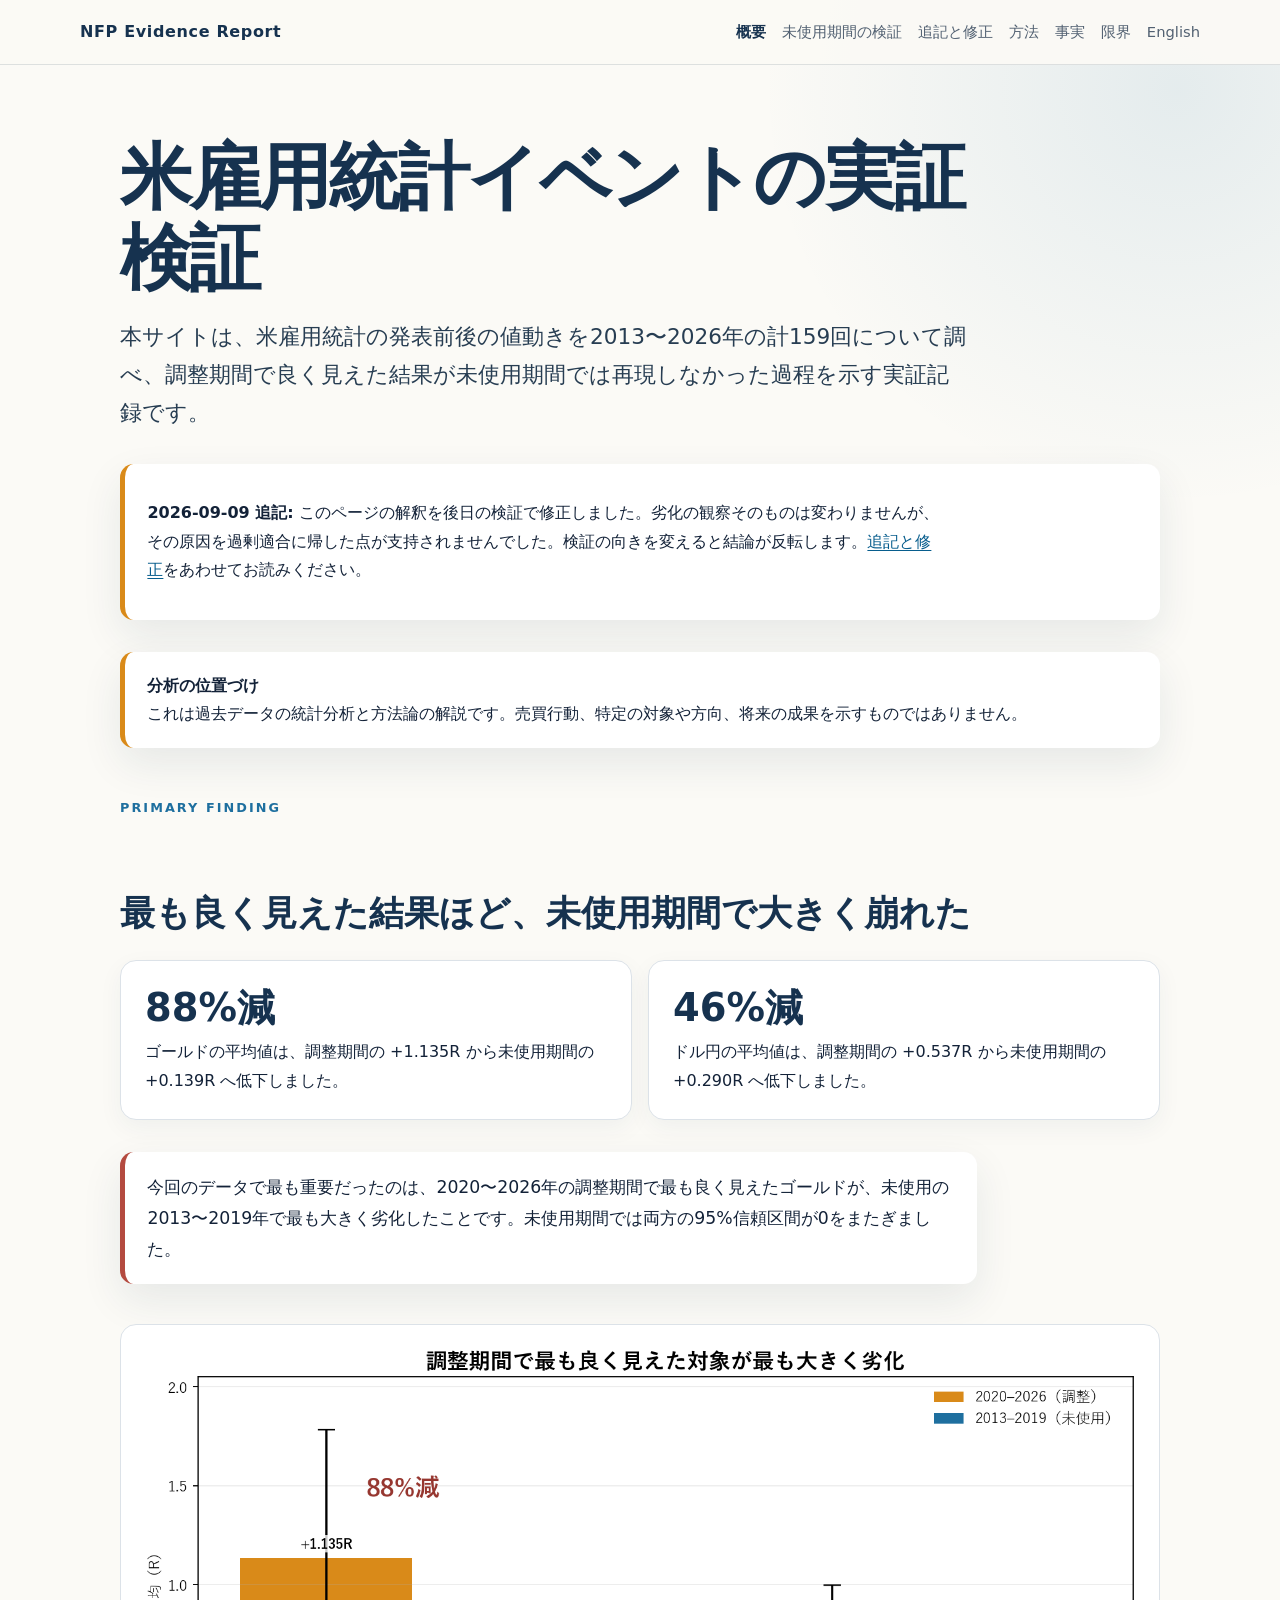
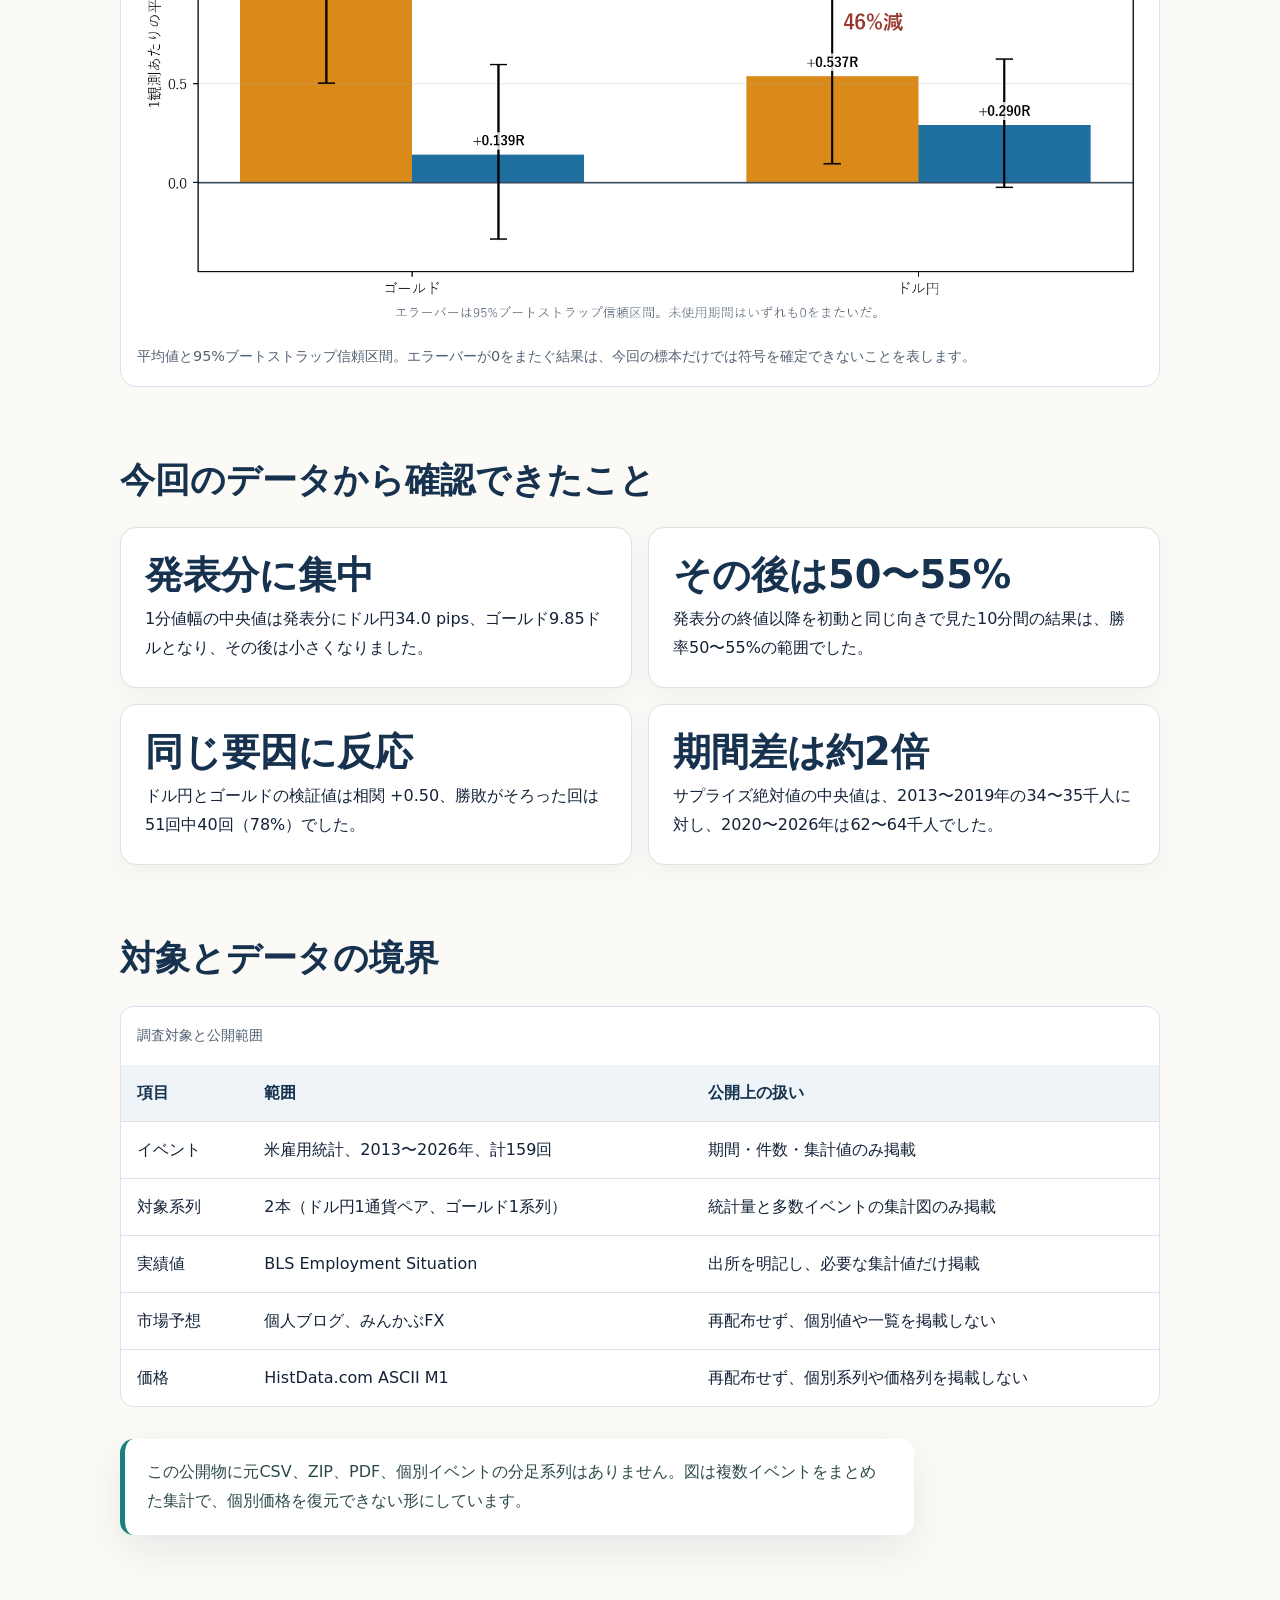
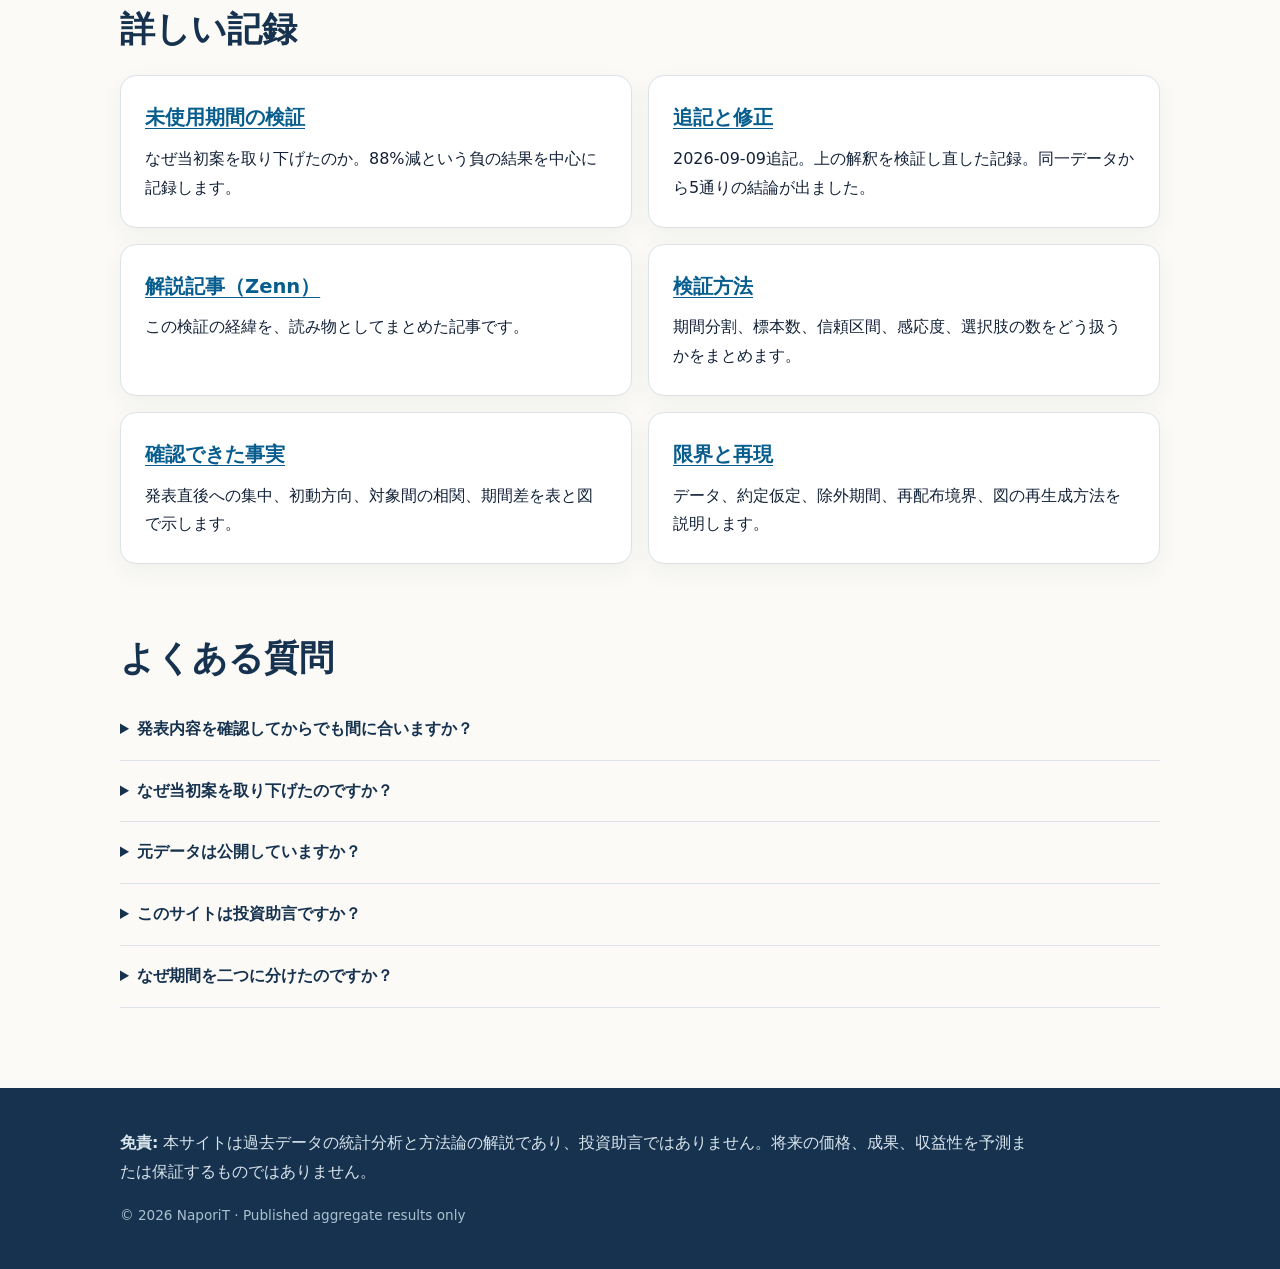
==== commit d952e1a8: "Zenn記事への相互リンクと追記ページのカードを追加 Co-Authored-By: Claude Opus 5 <noreply@anthropic.com>" ====
--- a/index.html
+++ b/index.html
@@ -130,6 +130,8 @@
       <h2>詳しい記録</h2>
       <div class="link-grid">
         <div class="link-card"><h3><a href="out-of-sample.html">未使用期間の検証</a></h3><p>なぜ当初案を取り下げたのか。88%減という負の結果を中心に記録します。</p></div>
+        <div class="link-card"><h3><a href="revision.html">追記と修正</a></h3><p>2026-09-09追記。上の解釈を検証し直した記録。同一データから5通りの結論が出ました。</p></div>
+        <div class="link-card"><h3><a href="https://zenn.dev/naporit/articles/backtest-split-changes-conclusion" rel="noopener">解説記事（Zenn）</a></h3><p>この検証の経緯を、読み物としてまとめた記事です。</p></div>
         <div class="link-card"><h3><a href="method.html">検証方法</a></h3><p>期間分割、標本数、信頼区間、感応度、選択肢の数をどう扱うかをまとめます。</p></div>
         <div class="link-card"><h3><a href="facts.html">確認できた事実</a></h3><p>発表直後への集中、初動方向、対象間の相関、期間差を表と図で示します。</p></div>
         <div class="link-card"><h3><a href="limits.html">限界と再現</a></h3><p>データ、約定仮定、除外期間、再配布境界、図の再生成方法を説明します。</p></div>
